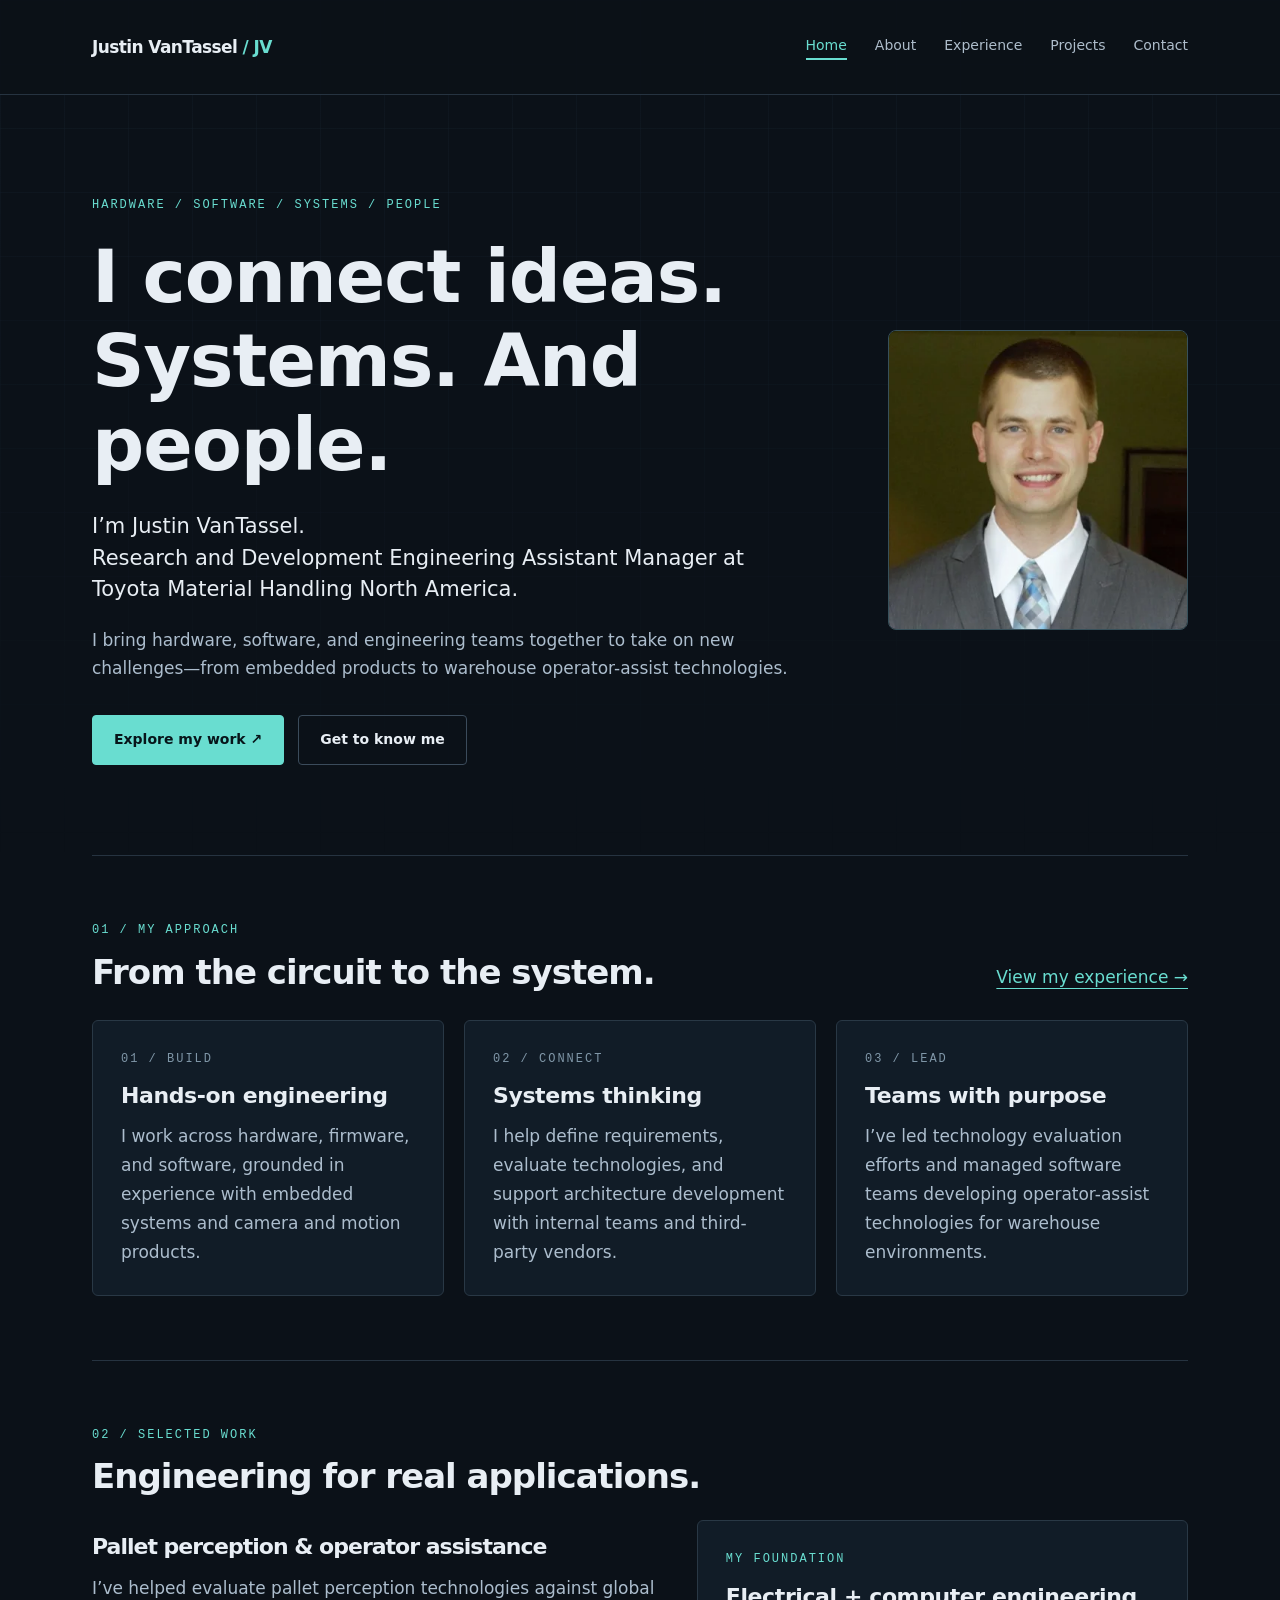
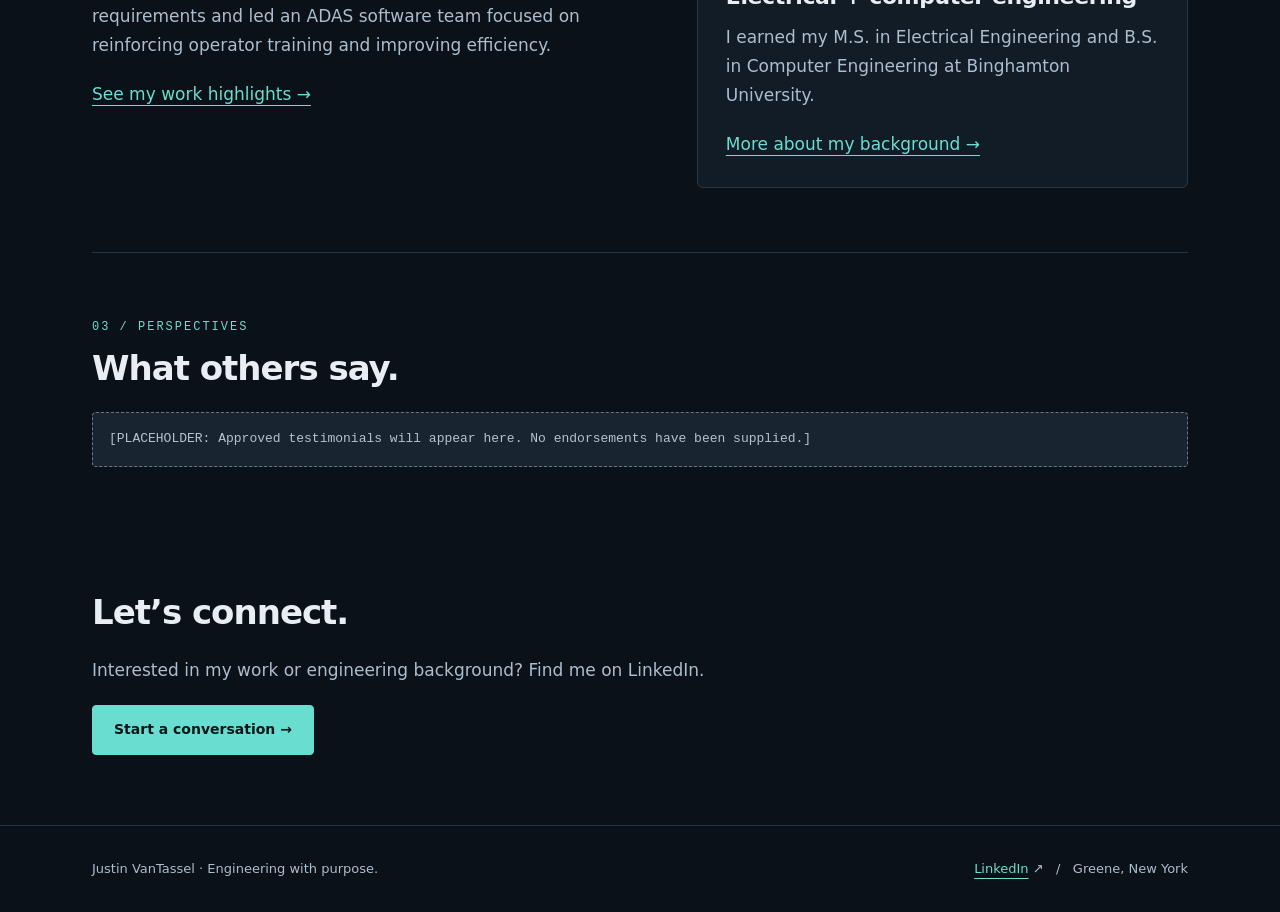
==== index.html @ ad9709d7 "Initial site" ====
<!doctype html><html lang="en"><head><meta charset="utf-8"><meta name="viewport" content="width=device-width, initial-scale=1"><title>Engineering, integration & leadership | Justin VanTassel</title><meta name="description" content="I’m Justin VanTassel, an R&D Engineering Assistant Manager at Toyota Material Handling North America. Explore my engineering experience and work highlights."><meta property="og:type" content="website"><meta property="og:title" content="Engineering, integration & leadership | Justin VanTassel"><meta property="og:description" content="I’m Justin VanTassel, an R&D Engineering Assistant Manager at Toyota Material Handling North America. Explore my engineering experience and work highlights."><meta property="og:image" content="og-image.png"><meta property="og:image:width" content="1200"><meta property="og:image:height" content="630"><meta property="og:image:alt" content="Justin VanTassel — R&amp;D Engineering Assistant Manager"><meta name="twitter:card" content="summary_large_image"><meta name="twitter:title" content="Engineering, integration & leadership | Justin VanTassel"><meta name="twitter:description" content="I’m Justin VanTassel, an R&D Engineering Assistant Manager at Toyota Material Handling North America. Explore my engineering experience and work highlights."><meta name="twitter:image" content="og-image.png"><link rel="icon" href="favicon.svg" type="image/svg+xml"><link rel="stylesheet" href="styles.css"></head><body><a class="skip" href="#main">Skip to content</a><header><div class="wrap"><a class="brand" href="index.html">Justin VanTassel<span> / JV</span></a><nav aria-label="Main navigation"><a href="index.html" aria-current="page">Home</a><a href="about.html">About</a><a href="experience.html">Experience</a><a href="projects.html">Projects</a><a href="contact.html">Contact</a></nav></div></header><main id="main" class="wrap"><section class="hero"><div><div class="eyebrow">Hardware / Software / Systems / People</div><h1>I connect ideas.<br>Systems. And people.</h1><p class="role">I’m Justin VanTassel.<br>Research and Development Engineering Assistant Manager at Toyota Material Handling North America.</p><p>I bring hardware, software, and engineering teams together to take on new challenges—from embedded products to warehouse operator-assist technologies.</p><div class="actions"><a class="button" href="projects.html">Explore my work <span aria-hidden="true">↗</span></a><a class="button secondary" href="about.html">Get to know me</a></div></div><picture class="headshot"><source srcset="headshot.webp" type="image/webp"><img src="headshot.jpg" alt="Portrait of Justin VanTassel wearing a suit and tie" width="400" height="400" fetchpriority="high"></picture></section><section class="section"><div class="section-heading"><div><div class="eyebrow">01 / My approach</div><h2>From the circuit to the system.</h2></div><a href="experience.html">View my experience →</a></div><div class="grid"><article class="card"><div class="number">01 / Build</div><h3>Hands-on engineering</h3><p>I work across hardware, firmware, and software, grounded in experience with embedded systems and camera and motion products.</p></article><article class="card"><div class="number">02 / Connect</div><h3>Systems thinking</h3><p>I help define requirements, evaluate technologies, and support architecture development with internal teams and third-party vendors.</p></article><article class="card"><div class="number">03 / Lead</div><h3>Teams with purpose</h3><p>I’ve led technology evaluation efforts and managed software teams developing operator-assist technologies for warehouse environments.</p></article></div></section><section class="section"><div class="eyebrow">02 / Selected work</div><h2>Engineering for real applications.</h2><div class="two"><div><h3>Pallet perception & operator assistance</h3><p>I’ve helped evaluate pallet perception technologies against global requirements and led an ADAS software team focused on reinforcing operator training and improving efficiency.</p><a href="projects.html">See my work highlights →</a></div><div class="card"><div class="tag">My foundation</div><h3>Electrical + computer engineering</h3><p>I earned my M.S. in Electrical Engineering and B.S. in Computer Engineering at Binghamton University.</p><a href="about.html">More about my background →</a></div></div></section><section class="section"><div class="eyebrow">03 / Perspectives</div><h2>What others say.</h2><div class="placeholder">[PLACEHOLDER: Approved testimonials will appear here. No endorsements have been supplied.]</div></section><section class="closing"><h2>Let’s connect.</h2><p>Interested in my work or engineering background? Find me on LinkedIn.</p><a class="button" href="contact.html">Start a conversation →</a></section></main><footer><div class="wrap"><p>Justin VanTassel · Engineering with purpose.</p><p><a href="https://www.linkedin.com/in/justin-vantassel-169597180">LinkedIn</a> <span aria-hidden="true">↗</span> &nbsp; / &nbsp; Greene, New York</p></div></footer></body></html>
---- styles.css ----
*{box-sizing:border-box}html{color-scheme:dark;scroll-behavior:smooth}body{margin:0;background:#0b1118;color:#e8eef4;font:17px/1.7 system-ui,sans-serif}body:before{content:"";position:absolute;inset:0 0 auto;height:860px;z-index:-1;background:linear-gradient(90deg,#20304235 1px,transparent 1px),linear-gradient(#20304235 1px,transparent 1px);background-size:64px 64px;mask-image:linear-gradient(black,transparent)}a{color:#69ddd0;text-underline-offset:5px}a:hover{color:white}a:focus-visible,button:focus-visible,input:focus-visible,textarea:focus-visible{outline:3px solid #69ddd0;outline-offset:5px}.wrap{max-width:1160px;margin:auto;padding:0 32px}.skip{position:absolute;top:-100px}.skip:focus{top:8px;background:#111f2b;z-index:10}header{border-bottom:1px solid #263340;background:#0b1118e8}header .wrap{min-height:94px;display:flex;align-items:center;justify-content:space-between;gap:24px}.brand{font-weight:750;text-decoration:none;color:#e8eef4;letter-spacing:-.6px}.brand span{color:#69ddd0}nav{display:flex;gap:28px;flex-wrap:wrap}nav a{font-size:14px;color:#aebdcb;text-decoration:none}nav a[aria-current]{color:#69ddd0;border-bottom:2px solid #69ddd0}main{min-height:70vh}.eyebrow,.tag,.number{font-family:ui-monospace,monospace;font-size:12px;text-transform:uppercase;letter-spacing:2px;color:#69ddd0}.hero{padding:100px 0 90px;display:grid;grid-template-columns:1fr 300px;gap:70px;align-items:center}h1,h2,h3{line-height:1.15;letter-spacing:-1px}h1{font-size:clamp(44px,5.7vw,76px);margin:20px 0 24px;font-weight:650}h2{font-size:34px;margin:12px 0 24px}h3{font-size:22px;margin:14px 0}p{color:#acbdcd;margin:0 0 20px}.intro{font-size:20px;max-width:720px}.role{color:#e8eef4;font-size:21px;max-width:700px;line-height:1.5}.actions{display:flex;flex-wrap:wrap;gap:14px;margin-top:32px}.button{display:inline-block;background:#69ddd0;color:#07151a;padding:12px 21px;text-decoration:none;font-size:14px;font-weight:750;border:1px solid #69ddd0;border-radius:4px}.button:hover{color:#07151a;background:#a5eee5}.button.secondary{background:transparent;color:#e8eef4;border-color:#3b4b5b}.headshot{display:block;width:300px;max-width:100%;border:1px solid #37505a;border-radius:8px;overflow:hidden;background:#172c35}.headshot img{display:block;width:100%;height:auto}.section{padding:64px 0;border-top:1px solid #263340}.section-heading{display:flex;justify-content:space-between;align-items:end;gap:20px;margin-bottom:28px}.section-heading h2{margin-bottom:0}.grid{display:grid;grid-template-columns:repeat(3,1fr);gap:20px}.card{background:#111c27;border:1px solid #293845;padding:28px;border-radius:6px}.card p:last-child{margin:0}.card h3{letter-spacing:-.4px}.card .number{color:#8097a8}.page-head{padding:76px 0 46px;max-width:900px}.page-head h1{font-size:56px}.two{display:grid;grid-template-columns:1.15fr 1fr;gap:40px}.list{padding-left:20px;color:#acbdcd}.list li{margin-bottom:12px}.timeline{border-left:1px solid #38515d;padding-left:32px}.job{position:relative;padding:0 0 44px}.job:before{position:absolute;content:'';width:9px;height:9px;border-radius:50%;background:#69ddd0;left:-37px;top:8px}.job h2{font-size:26px;margin:8px 0 12px}.job h3{font-size:19px;margin:14px 0 4px}.meta{font-family:ui-monospace,monospace;font-size:13px;color:#8ba1b4}.placeholder{border:1px dashed #647989;border-radius:4px;padding:16px;color:#b4c3cf;font:13px/1.6 ui-monospace,monospace;background:#182430}.projects{display:grid;grid-template-columns:1fr 1fr;gap:24px;padding-bottom:64px}.projects .card{padding:32px}.projects .placeholder{margin-top:24px}.chips{display:flex;gap:10px;flex-wrap:wrap}.chips span{padding:7px 12px;background:#172735;border:1px solid #30424f;font-size:13px;color:#c1d2dd;border-radius:4px}label{display:block;font-size:14px;margin:18px 0 7px}input,textarea{width:100%;padding:12px;background:#0b1118;border:1px solid #405466;border-radius:4px;color:#e8eef4;font:inherit}textarea{resize:vertical}button{font:inherit;cursor:pointer}button:disabled{cursor:not-allowed;opacity:.55}footer{border-top:1px solid #263340;padding:32px 0;color:#859bab;font-size:13px}footer .wrap{display:flex;justify-content:space-between;gap:24px}footer p{margin:0}.small{font-size:14px}.closing{padding:50px 0 70px}@media(max-width:800px){header .wrap{padding-top:20px;padding-bottom:20px;display:block}nav{margin-top:16px;gap:20px}.hero{grid-template-columns:1fr;padding:58px 0;gap:36px}.headshot{width:300px}.grid,.two,.projects{grid-template-columns:1fr}.wrap{padding:0 24px}.section{padding:42px 0}.page-head{padding:50px 0 30px}.page-head h1{font-size:44px}.section-heading{display:block}.section-heading a{display:inline-block;margin-top:15px}footer .wrap{display:block}footer p+p{margin-top:10px}.timeline{padding-left:24px}.job:before{left:-29px}.card{padding:24px}}@media(prefers-reduced-motion:reduce){html{scroll-behavior:auto}}
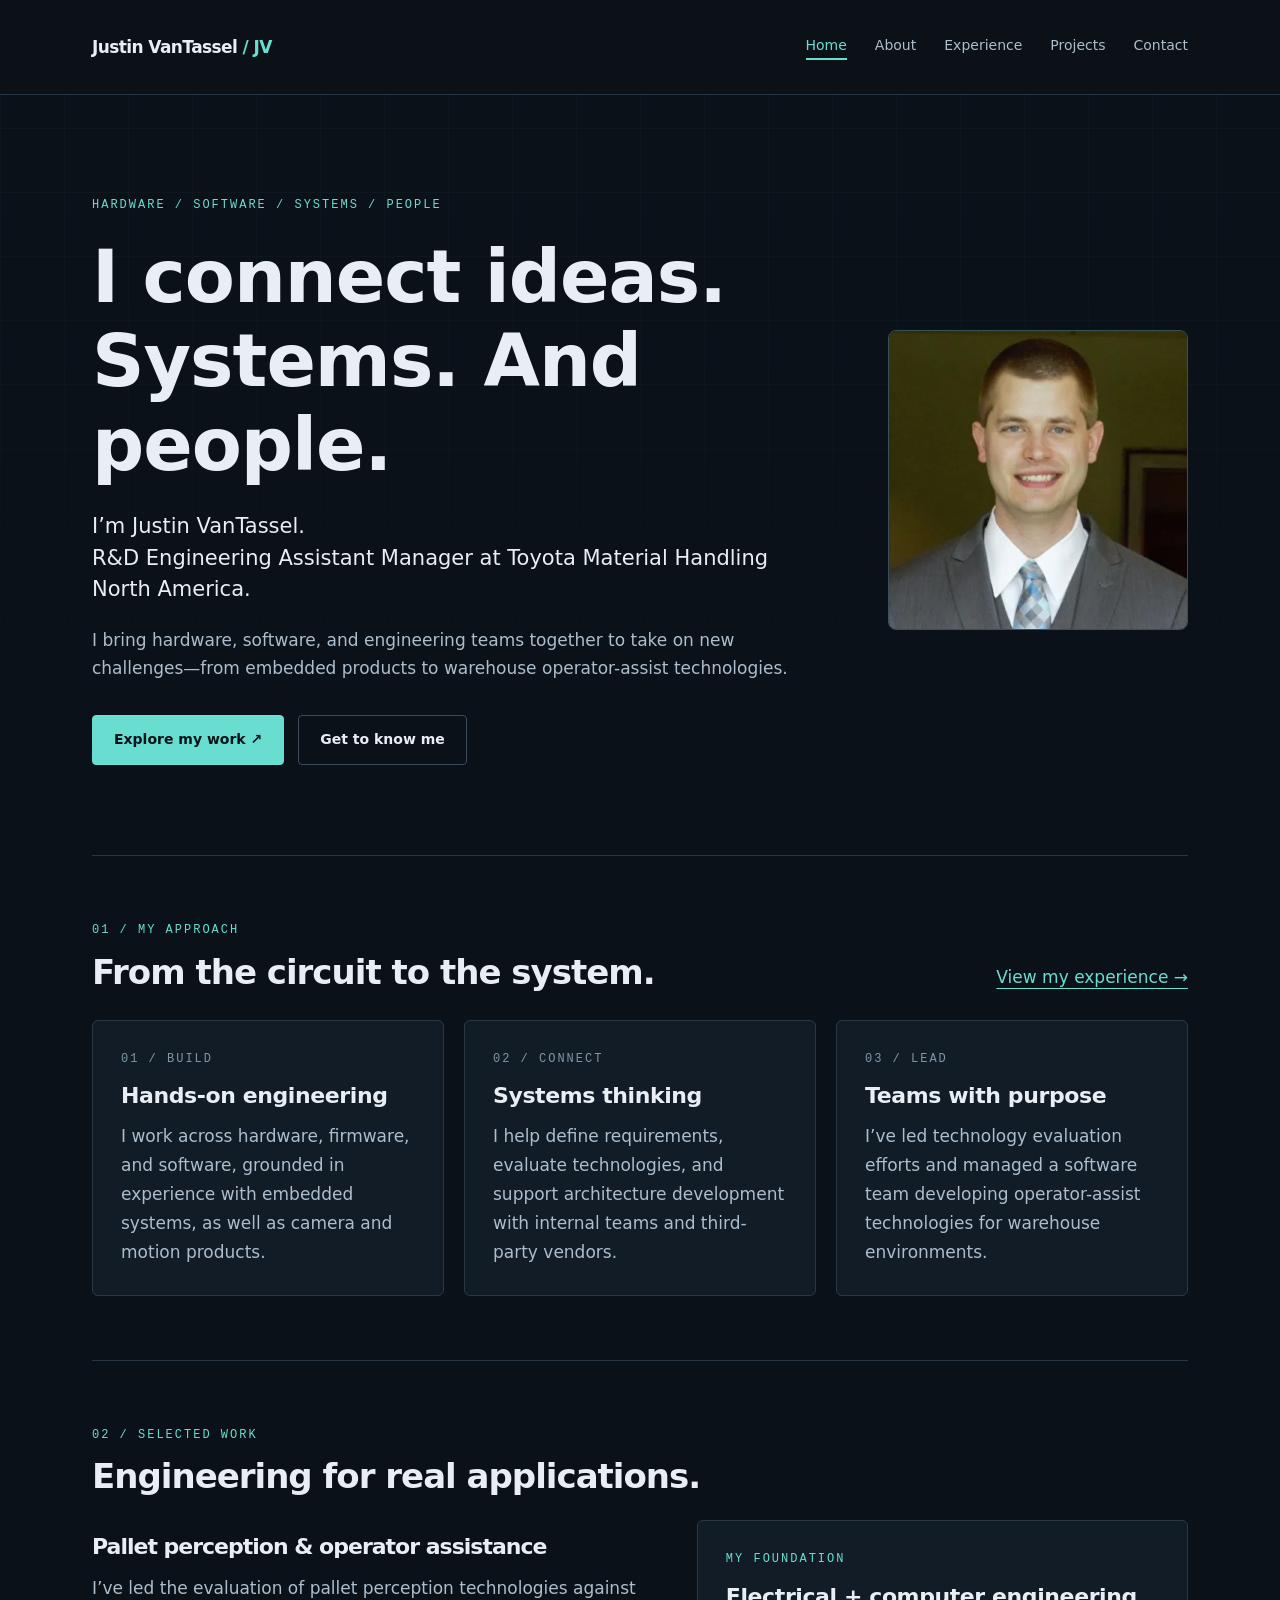
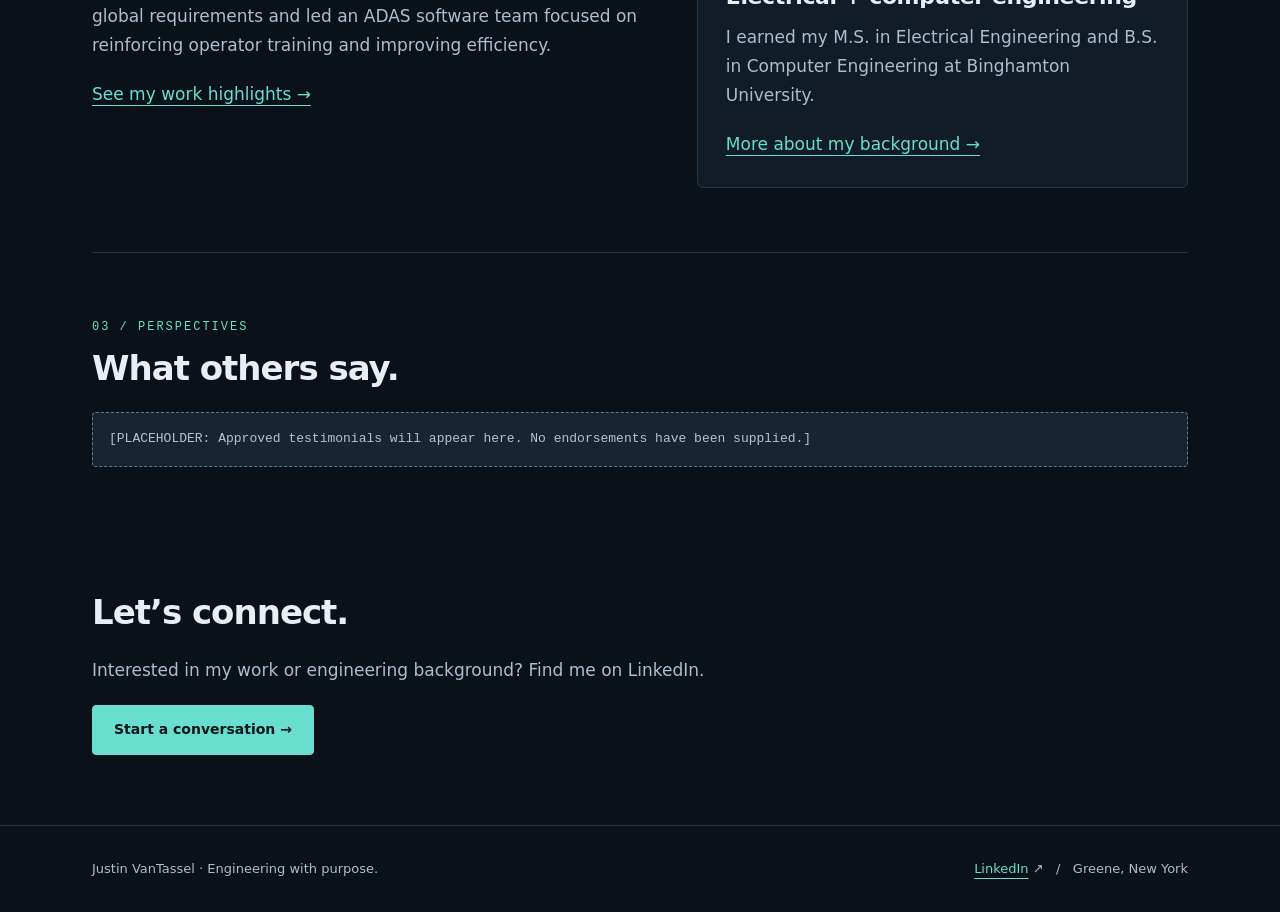
==== commit 6b4832fc: "Grammar and consistency fixes" ====
--- a/index.html
+++ b/index.html
@@ -1 +1 @@
-<!doctype html><html lang="en"><head><meta charset="utf-8"><meta name="viewport" content="width=device-width, initial-scale=1"><title>Engineering, integration & leadership | Justin VanTassel</title><meta name="description" content="I’m Justin VanTassel, an R&D Engineering Assistant Manager at Toyota Material Handling North America. Explore my engineering experience and work highlights."><meta property="og:type" content="website"><meta property="og:title" content="Engineering, integration & leadership | Justin VanTassel"><meta property="og:description" content="I’m Justin VanTassel, an R&D Engineering Assistant Manager at Toyota Material Handling North America. Explore my engineering experience and work highlights."><meta property="og:image" content="og-image.png"><meta property="og:image:width" content="1200"><meta property="og:image:height" content="630"><meta property="og:image:alt" content="Justin VanTassel — R&amp;D Engineering Assistant Manager"><meta name="twitter:card" content="summary_large_image"><meta name="twitter:title" content="Engineering, integration & leadership | Justin VanTassel"><meta name="twitter:description" content="I’m Justin VanTassel, an R&D Engineering Assistant Manager at Toyota Material Handling North America. Explore my engineering experience and work highlights."><meta name="twitter:image" content="og-image.png"><link rel="icon" href="favicon.svg" type="image/svg+xml"><link rel="stylesheet" href="styles.css"></head><body><a class="skip" href="#main">Skip to content</a><header><div class="wrap"><a class="brand" href="index.html">Justin VanTassel<span> / JV</span></a><nav aria-label="Main navigation"><a href="index.html" aria-current="page">Home</a><a href="about.html">About</a><a href="experience.html">Experience</a><a href="projects.html">Projects</a><a href="contact.html">Contact</a></nav></div></header><main id="main" class="wrap"><section class="hero"><div><div class="eyebrow">Hardware / Software / Systems / People</div><h1>I connect ideas.<br>Systems. And people.</h1><p class="role">I’m Justin VanTassel.<br>Research and Development Engineering Assistant Manager at Toyota Material Handling North America.</p><p>I bring hardware, software, and engineering teams together to take on new challenges—from embedded products to warehouse operator-assist technologies.</p><div class="actions"><a class="button" href="projects.html">Explore my work <span aria-hidden="true">↗</span></a><a class="button secondary" href="about.html">Get to know me</a></div></div><picture class="headshot"><source srcset="headshot.webp" type="image/webp"><img src="headshot.jpg" alt="Portrait of Justin VanTassel wearing a suit and tie" width="400" height="400" fetchpriority="high"></picture></section><section class="section"><div class="section-heading"><div><div class="eyebrow">01 / My approach</div><h2>From the circuit to the system.</h2></div><a href="experience.html">View my experience →</a></div><div class="grid"><article class="card"><div class="number">01 / Build</div><h3>Hands-on engineering</h3><p>I work across hardware, firmware, and software, grounded in experience with embedded systems and camera and motion products.</p></article><article class="card"><div class="number">02 / Connect</div><h3>Systems thinking</h3><p>I help define requirements, evaluate technologies, and support architecture development with internal teams and third-party vendors.</p></article><article class="card"><div class="number">03 / Lead</div><h3>Teams with purpose</h3><p>I’ve led technology evaluation efforts and managed software teams developing operator-assist technologies for warehouse environments.</p></article></div></section><section class="section"><div class="eyebrow">02 / Selected work</div><h2>Engineering for real applications.</h2><div class="two"><div><h3>Pallet perception & operator assistance</h3><p>I’ve helped evaluate pallet perception technologies against global requirements and led an ADAS software team focused on reinforcing operator training and improving efficiency.</p><a href="projects.html">See my work highlights →</a></div><div class="card"><div class="tag">My foundation</div><h3>Electrical + computer engineering</h3><p>I earned my M.S. in Electrical Engineering and B.S. in Computer Engineering at Binghamton University.</p><a href="about.html">More about my background →</a></div></div></section><section class="section"><div class="eyebrow">03 / Perspectives</div><h2>What others say.</h2><div class="placeholder">[PLACEHOLDER: Approved testimonials will appear here. No endorsements have been supplied.]</div></section><section class="closing"><h2>Let’s connect.</h2><p>Interested in my work or engineering background? Find me on LinkedIn.</p><a class="button" href="contact.html">Start a conversation →</a></section></main><footer><div class="wrap"><p>Justin VanTassel · Engineering with purpose.</p><p><a href="https://www.linkedin.com/in/justin-vantassel-169597180">LinkedIn</a> <span aria-hidden="true">↗</span> &nbsp; / &nbsp; Greene, New York</p></div></footer></body></html>+<!doctype html><html lang="en"><head><meta charset="utf-8"><meta name="viewport" content="width=device-width, initial-scale=1"><title>Engineering, integration & leadership | Justin VanTassel</title><meta name="description" content="I’m Justin VanTassel, an R&D Engineering Assistant Manager at Toyota Material Handling North America. Explore my engineering experience and work highlights."><meta property="og:type" content="website"><meta property="og:title" content="Engineering, integration & leadership | Justin VanTassel"><meta property="og:description" content="I’m Justin VanTassel, an R&D Engineering Assistant Manager at Toyota Material Handling North America. Explore my engineering experience and work highlights."><meta property="og:image" content="og-image.png"><meta property="og:image:width" content="1200"><meta property="og:image:height" content="630"><meta property="og:image:alt" content="Justin VanTassel — R&amp;D Engineering Assistant Manager"><meta name="twitter:card" content="summary_large_image"><meta name="twitter:title" content="Engineering, integration & leadership | Justin VanTassel"><meta name="twitter:description" content="I’m Justin VanTassel, an R&D Engineering Assistant Manager at Toyota Material Handling North America. Explore my engineering experience and work highlights."><meta name="twitter:image" content="og-image.png"><link rel="icon" href="favicon.svg" type="image/svg+xml"><link rel="stylesheet" href="styles.css"></head><body><a class="skip" href="#main">Skip to content</a><header><div class="wrap"><a class="brand" href="index.html">Justin VanTassel<span> / JV</span></a><nav aria-label="Main navigation"><a href="index.html" aria-current="page">Home</a><a href="about.html">About</a><a href="experience.html">Experience</a><a href="projects.html">Projects</a><a href="contact.html">Contact</a></nav></div></header><main id="main" class="wrap"><section class="hero"><div><div class="eyebrow">Hardware / Software / Systems / People</div><h1>I connect ideas.<br>Systems. And people.</h1><p class="role">I’m Justin VanTassel.<br>R&amp;D Engineering Assistant Manager at Toyota Material Handling North America.</p><p>I bring hardware, software, and engineering teams together to take on new challenges—from embedded products to warehouse operator-assist technologies.</p><div class="actions"><a class="button" href="projects.html">Explore my work <span aria-hidden="true">↗</span></a><a class="button secondary" href="about.html">Get to know me</a></div></div><picture class="headshot"><source srcset="headshot.webp" type="image/webp"><img src="headshot.jpg" alt="Portrait of Justin VanTassel wearing a suit and tie" width="400" height="400" fetchpriority="high"></picture></section><section class="section"><div class="section-heading"><div><div class="eyebrow">01 / My approach</div><h2>From the circuit to the system.</h2></div><a href="experience.html">View my experience →</a></div><div class="grid"><article class="card"><div class="number">01 / Build</div><h3>Hands-on engineering</h3><p>I work across hardware, firmware, and software, grounded in experience with embedded systems, as well as camera and motion products.</p></article><article class="card"><div class="number">02 / Connect</div><h3>Systems thinking</h3><p>I help define requirements, evaluate technologies, and support architecture development with internal teams and third-party vendors.</p></article><article class="card"><div class="number">03 / Lead</div><h3>Teams with purpose</h3><p>I’ve led technology evaluation efforts and managed a software team developing operator-assist technologies for warehouse environments.</p></article></div></section><section class="section"><div class="eyebrow">02 / Selected work</div><h2>Engineering for real applications.</h2><div class="two"><div><h3>Pallet perception & operator assistance</h3><p>I’ve led the evaluation of pallet perception technologies against global requirements and led an ADAS software team focused on reinforcing operator training and improving efficiency.</p><a href="projects.html">See my work highlights →</a></div><div class="card"><div class="tag">My foundation</div><h3>Electrical + computer engineering</h3><p>I earned my M.S. in Electrical Engineering and B.S. in Computer Engineering at Binghamton University.</p><a href="about.html">More about my background →</a></div></div></section><section class="section"><div class="eyebrow">03 / Perspectives</div><h2>What others say.</h2><div class="placeholder">[PLACEHOLDER: Approved testimonials will appear here. No endorsements have been supplied.]</div></section><section class="closing"><h2>Let’s connect.</h2><p>Interested in my work or engineering background? Find me on LinkedIn.</p><a class="button" href="contact.html">Start a conversation →</a></section></main><footer><div class="wrap"><p>Justin VanTassel · Engineering with purpose.</p><p><a href="https://www.linkedin.com/in/justin-vantassel-169597180">LinkedIn</a> <span aria-hidden="true">↗</span> &nbsp; / &nbsp; Greene, New York</p></div></footer></body></html>
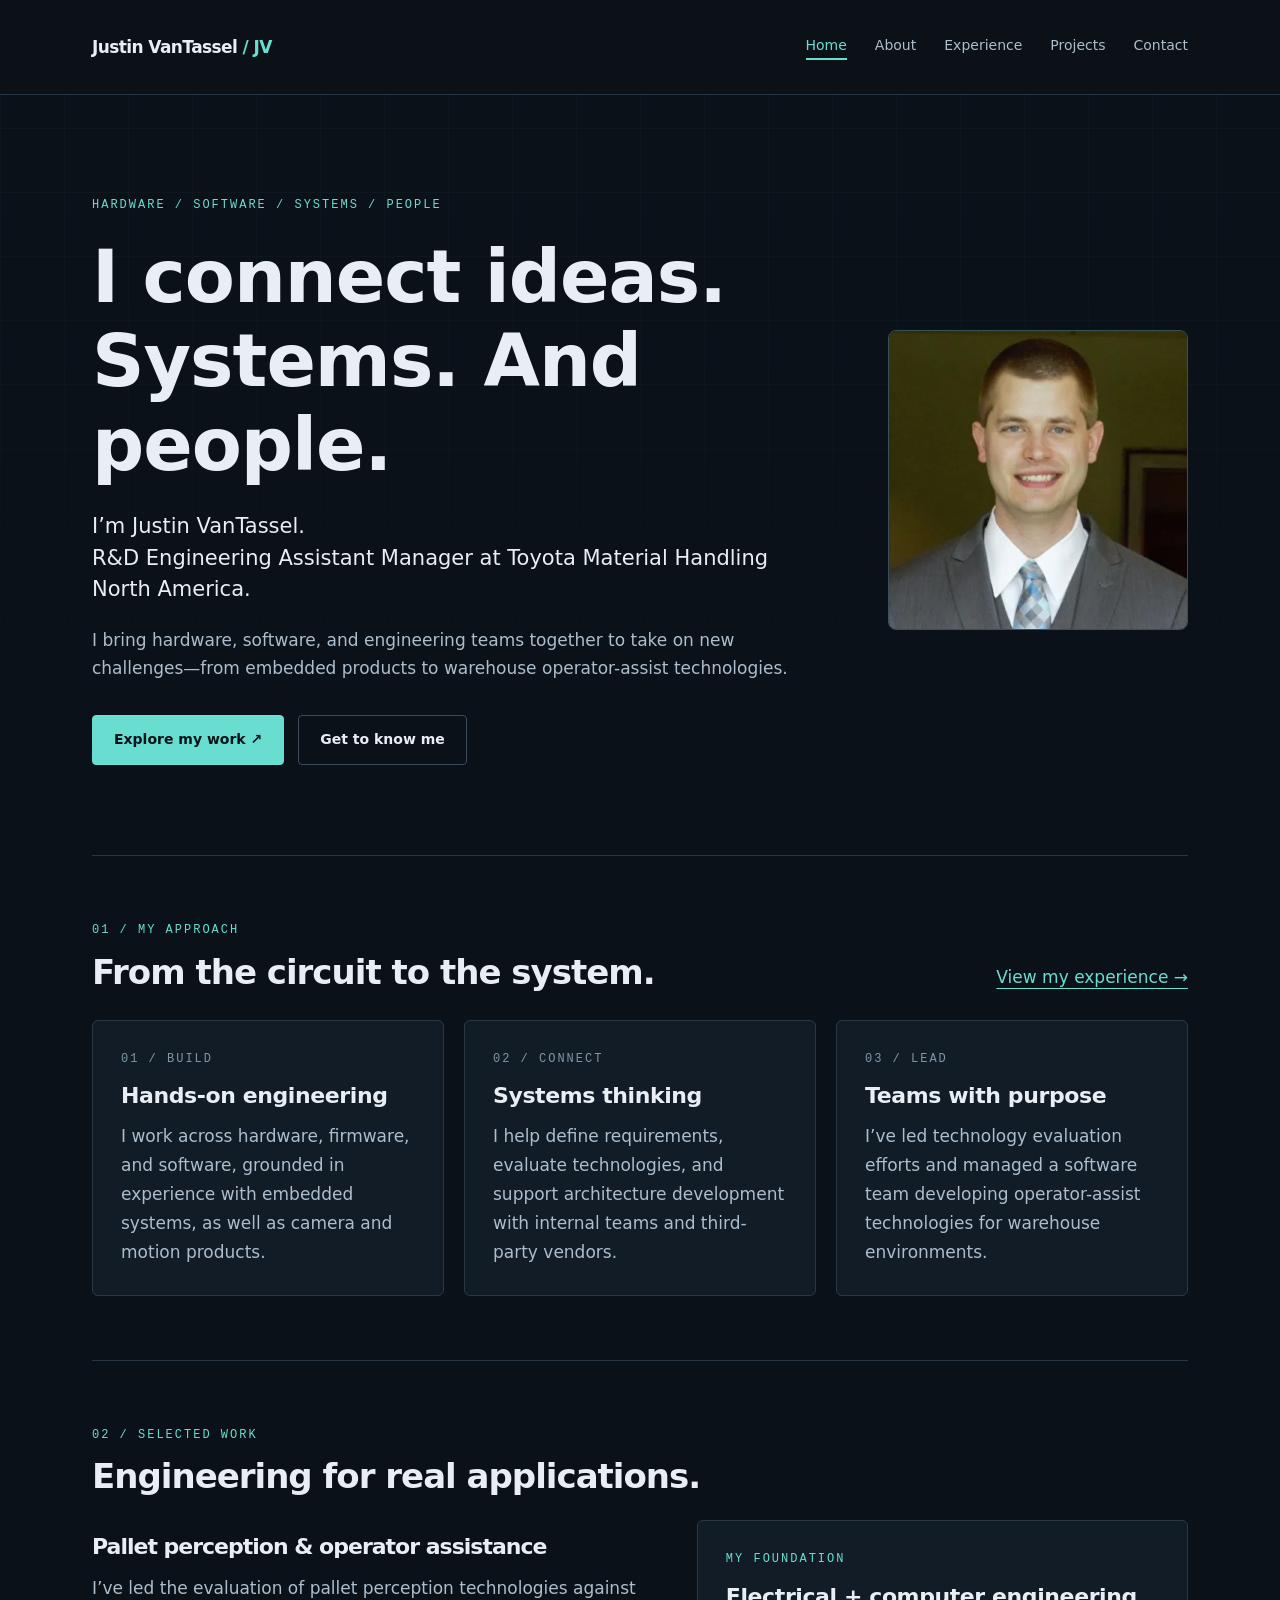
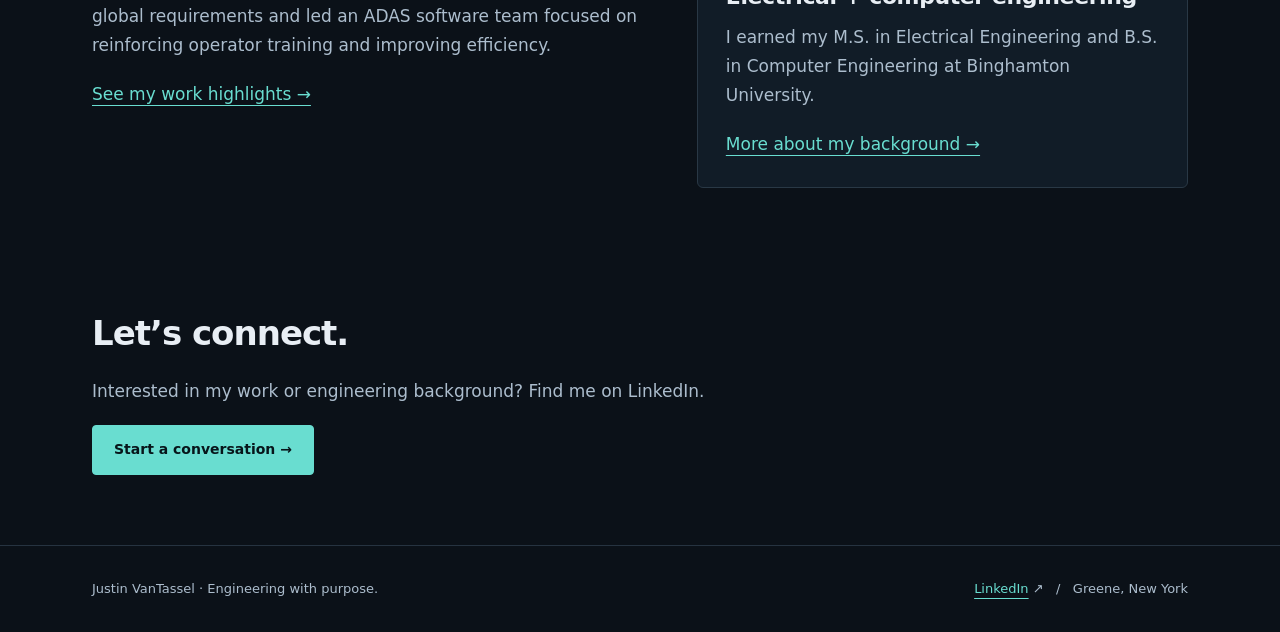
==== commit 113f56b3: "Remove placeholders; add future-additions list" ====
--- a/index.html
+++ b/index.html
@@ -1 +1 @@
-<!doctype html><html lang="en"><head><meta charset="utf-8"><meta name="viewport" content="width=device-width, initial-scale=1"><title>Engineering, integration & leadership | Justin VanTassel</title><meta name="description" content="I’m Justin VanTassel, an R&D Engineering Assistant Manager at Toyota Material Handling North America. Explore my engineering experience and work highlights."><meta property="og:type" content="website"><meta property="og:title" content="Engineering, integration & leadership | Justin VanTassel"><meta property="og:description" content="I’m Justin VanTassel, an R&D Engineering Assistant Manager at Toyota Material Handling North America. Explore my engineering experience and work highlights."><meta property="og:image" content="og-image.png"><meta property="og:image:width" content="1200"><meta property="og:image:height" content="630"><meta property="og:image:alt" content="Justin VanTassel — R&amp;D Engineering Assistant Manager"><meta name="twitter:card" content="summary_large_image"><meta name="twitter:title" content="Engineering, integration & leadership | Justin VanTassel"><meta name="twitter:description" content="I’m Justin VanTassel, an R&D Engineering Assistant Manager at Toyota Material Handling North America. Explore my engineering experience and work highlights."><meta name="twitter:image" content="og-image.png"><link rel="icon" href="favicon.svg" type="image/svg+xml"><link rel="stylesheet" href="styles.css"></head><body><a class="skip" href="#main">Skip to content</a><header><div class="wrap"><a class="brand" href="index.html">Justin VanTassel<span> / JV</span></a><nav aria-label="Main navigation"><a href="index.html" aria-current="page">Home</a><a href="about.html">About</a><a href="experience.html">Experience</a><a href="projects.html">Projects</a><a href="contact.html">Contact</a></nav></div></header><main id="main" class="wrap"><section class="hero"><div><div class="eyebrow">Hardware / Software / Systems / People</div><h1>I connect ideas.<br>Systems. And people.</h1><p class="role">I’m Justin VanTassel.<br>R&amp;D Engineering Assistant Manager at Toyota Material Handling North America.</p><p>I bring hardware, software, and engineering teams together to take on new challenges—from embedded products to warehouse operator-assist technologies.</p><div class="actions"><a class="button" href="projects.html">Explore my work <span aria-hidden="true">↗</span></a><a class="button secondary" href="about.html">Get to know me</a></div></div><picture class="headshot"><source srcset="headshot.webp" type="image/webp"><img src="headshot.jpg" alt="Portrait of Justin VanTassel wearing a suit and tie" width="400" height="400" fetchpriority="high"></picture></section><section class="section"><div class="section-heading"><div><div class="eyebrow">01 / My approach</div><h2>From the circuit to the system.</h2></div><a href="experience.html">View my experience →</a></div><div class="grid"><article class="card"><div class="number">01 / Build</div><h3>Hands-on engineering</h3><p>I work across hardware, firmware, and software, grounded in experience with embedded systems, as well as camera and motion products.</p></article><article class="card"><div class="number">02 / Connect</div><h3>Systems thinking</h3><p>I help define requirements, evaluate technologies, and support architecture development with internal teams and third-party vendors.</p></article><article class="card"><div class="number">03 / Lead</div><h3>Teams with purpose</h3><p>I’ve led technology evaluation efforts and managed a software team developing operator-assist technologies for warehouse environments.</p></article></div></section><section class="section"><div class="eyebrow">02 / Selected work</div><h2>Engineering for real applications.</h2><div class="two"><div><h3>Pallet perception & operator assistance</h3><p>I’ve led the evaluation of pallet perception technologies against global requirements and led an ADAS software team focused on reinforcing operator training and improving efficiency.</p><a href="projects.html">See my work highlights →</a></div><div class="card"><div class="tag">My foundation</div><h3>Electrical + computer engineering</h3><p>I earned my M.S. in Electrical Engineering and B.S. in Computer Engineering at Binghamton University.</p><a href="about.html">More about my background →</a></div></div></section><section class="section"><div class="eyebrow">03 / Perspectives</div><h2>What others say.</h2><div class="placeholder">[PLACEHOLDER: Approved testimonials will appear here. No endorsements have been supplied.]</div></section><section class="closing"><h2>Let’s connect.</h2><p>Interested in my work or engineering background? Find me on LinkedIn.</p><a class="button" href="contact.html">Start a conversation →</a></section></main><footer><div class="wrap"><p>Justin VanTassel · Engineering with purpose.</p><p><a href="https://www.linkedin.com/in/justin-vantassel-169597180">LinkedIn</a> <span aria-hidden="true">↗</span> &nbsp; / &nbsp; Greene, New York</p></div></footer></body></html>+<!doctype html><html lang="en"><head><meta charset="utf-8"><meta name="viewport" content="width=device-width, initial-scale=1"><title>Engineering, integration & leadership | Justin VanTassel</title><meta name="description" content="I’m Justin VanTassel, an R&D Engineering Assistant Manager at Toyota Material Handling North America. Explore my engineering experience and work highlights."><meta property="og:type" content="website"><meta property="og:title" content="Engineering, integration & leadership | Justin VanTassel"><meta property="og:description" content="I’m Justin VanTassel, an R&D Engineering Assistant Manager at Toyota Material Handling North America. Explore my engineering experience and work highlights."><meta property="og:image" content="og-image.png"><meta property="og:image:width" content="1200"><meta property="og:image:height" content="630"><meta property="og:image:alt" content="Justin VanTassel — R&amp;D Engineering Assistant Manager"><meta name="twitter:card" content="summary_large_image"><meta name="twitter:title" content="Engineering, integration & leadership | Justin VanTassel"><meta name="twitter:description" content="I’m Justin VanTassel, an R&D Engineering Assistant Manager at Toyota Material Handling North America. Explore my engineering experience and work highlights."><meta name="twitter:image" content="og-image.png"><link rel="icon" href="favicon.svg" type="image/svg+xml"><link rel="stylesheet" href="styles.css"></head><body><a class="skip" href="#main">Skip to content</a><header><div class="wrap"><a class="brand" href="index.html">Justin VanTassel<span> / JV</span></a><nav aria-label="Main navigation"><a href="index.html" aria-current="page">Home</a><a href="about.html">About</a><a href="experience.html">Experience</a><a href="projects.html">Projects</a><a href="contact.html">Contact</a></nav></div></header><main id="main" class="wrap"><section class="hero"><div><div class="eyebrow">Hardware / Software / Systems / People</div><h1>I connect ideas.<br>Systems. And people.</h1><p class="role">I’m Justin VanTassel.<br>R&amp;D Engineering Assistant Manager at Toyota Material Handling North America.</p><p>I bring hardware, software, and engineering teams together to take on new challenges—from embedded products to warehouse operator-assist technologies.</p><div class="actions"><a class="button" href="projects.html">Explore my work <span aria-hidden="true">↗</span></a><a class="button secondary" href="about.html">Get to know me</a></div></div><picture class="headshot"><source srcset="headshot.webp" type="image/webp"><img src="headshot.jpg" alt="Portrait of Justin VanTassel wearing a suit and tie" width="400" height="400" fetchpriority="high"></picture></section><section class="section"><div class="section-heading"><div><div class="eyebrow">01 / My approach</div><h2>From the circuit to the system.</h2></div><a href="experience.html">View my experience →</a></div><div class="grid"><article class="card"><div class="number">01 / Build</div><h3>Hands-on engineering</h3><p>I work across hardware, firmware, and software, grounded in experience with embedded systems, as well as camera and motion products.</p></article><article class="card"><div class="number">02 / Connect</div><h3>Systems thinking</h3><p>I help define requirements, evaluate technologies, and support architecture development with internal teams and third-party vendors.</p></article><article class="card"><div class="number">03 / Lead</div><h3>Teams with purpose</h3><p>I’ve led technology evaluation efforts and managed a software team developing operator-assist technologies for warehouse environments.</p></article></div></section><section class="section"><div class="eyebrow">02 / Selected work</div><h2>Engineering for real applications.</h2><div class="two"><div><h3>Pallet perception & operator assistance</h3><p>I’ve led the evaluation of pallet perception technologies against global requirements and led an ADAS software team focused on reinforcing operator training and improving efficiency.</p><a href="projects.html">See my work highlights →</a></div><div class="card"><div class="tag">My foundation</div><h3>Electrical + computer engineering</h3><p>I earned my M.S. in Electrical Engineering and B.S. in Computer Engineering at Binghamton University.</p><a href="about.html">More about my background →</a></div></div></section><section class="closing"><h2>Let’s connect.</h2><p>Interested in my work or engineering background? Find me on LinkedIn.</p><a class="button" href="contact.html">Start a conversation →</a></section></main><footer><div class="wrap"><p>Justin VanTassel · Engineering with purpose.</p><p><a href="https://www.linkedin.com/in/justin-vantassel-169597180">LinkedIn</a> <span aria-hidden="true">↗</span> &nbsp; / &nbsp; Greene, New York</p></div></footer></body></html>
